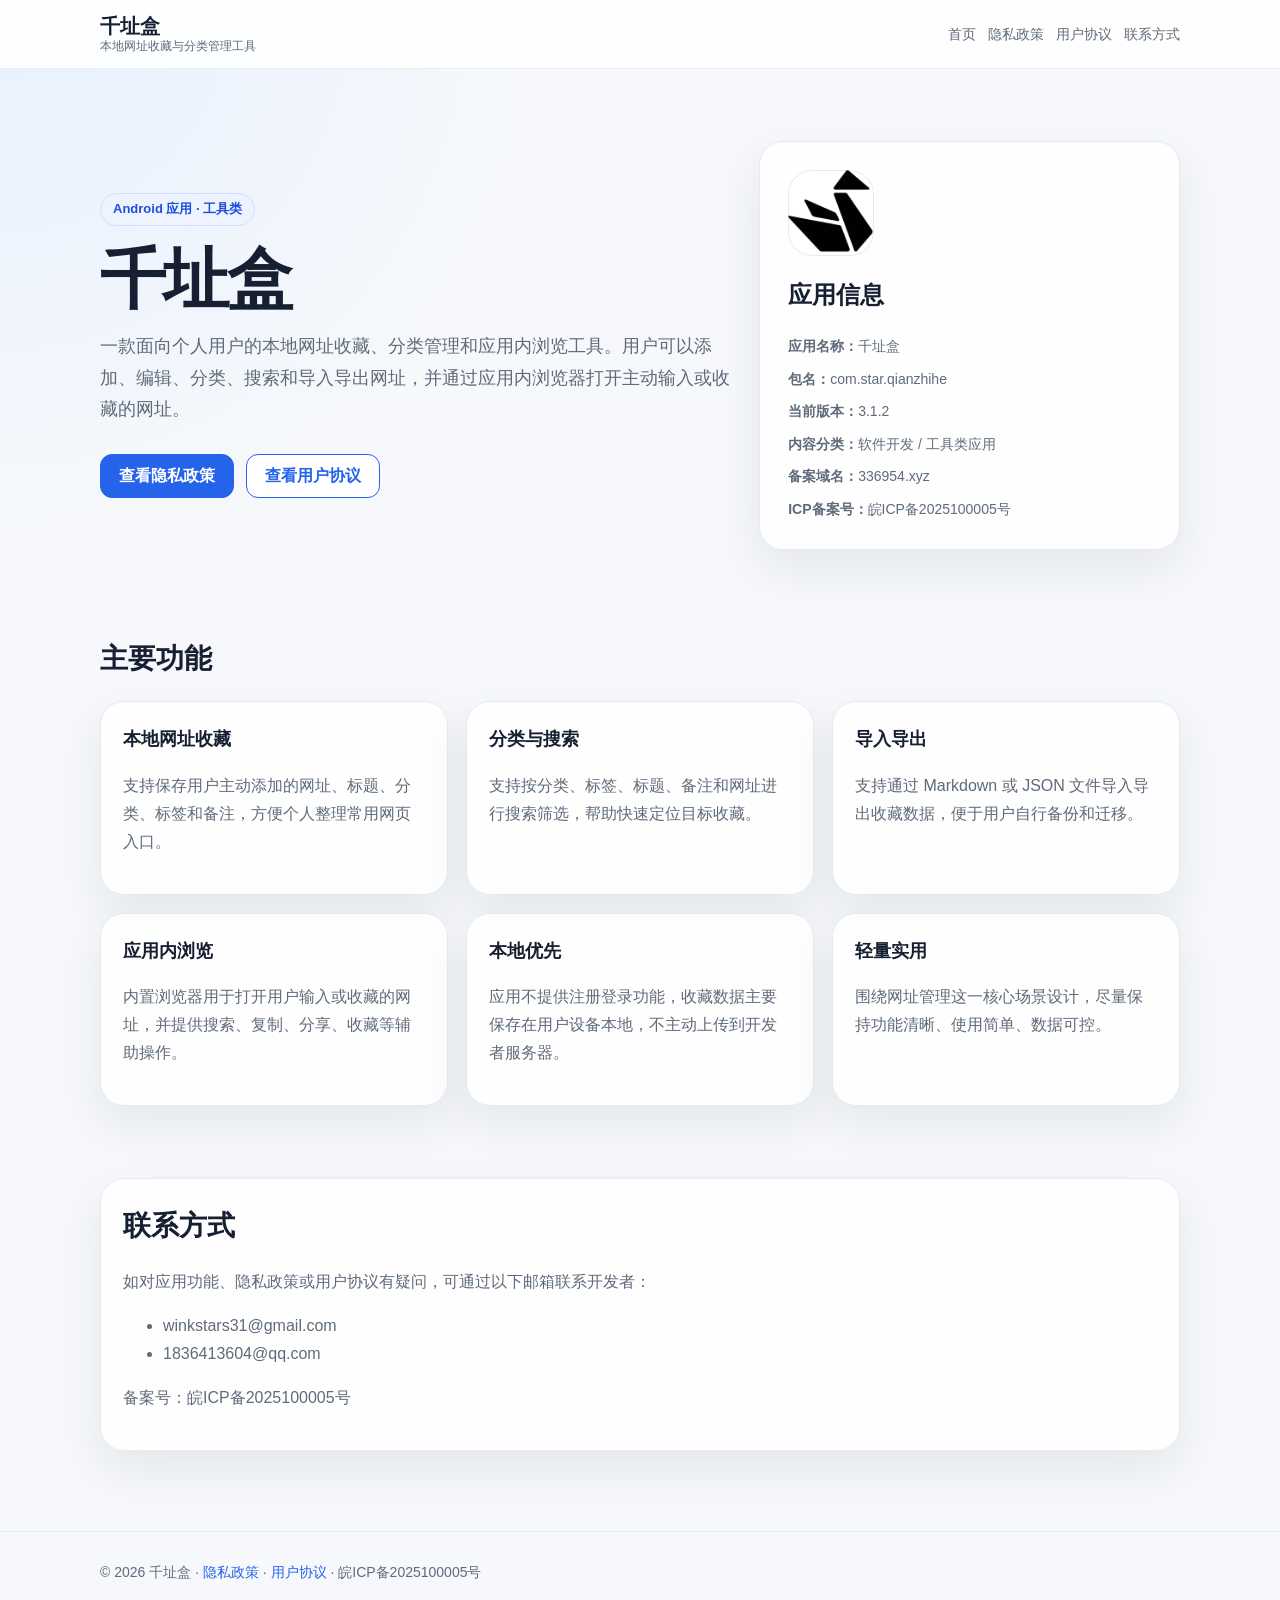
==== index.html @ 8fc1f72b "Initial qianzhihe static site" ====
<!doctype html>
<html lang="zh-CN">
<head>
  <meta charset="utf-8">
  <meta name="viewport" content="width=device-width, initial-scale=1">
  <title>千址盒 - 本地网址收藏与分类管理工具</title>
  <meta name="description" content="千址盒是一款本地网址收藏、分类管理和应用内浏览工具，支持网址收藏、分类、搜索、导入导出和应用内浏览。">
  <link rel="stylesheet" href="styles.css">
</head>
<body>
  <header class="nav">
    <div class="container nav-inner">
      <a class="brand" href="index.html">千址盒<span>本地网址收藏与分类管理工具</span></a>
      <nav class="nav-links" aria-label="主导航">
        <a href="index.html">首页</a>
        <a href="privacy.html">隐私政策</a>
        <a href="agreement.html">用户协议</a>
        <a href="#contact">联系方式</a>
      </nav>
    </div>
  </header>

  <main>
    <section class="hero">
      <div class="container hero-grid">
        <div>
          <span class="badge">Android 应用 · 工具类</span>
          <h1>千址盒</h1>
          <p class="lead">一款面向个人用户的本地网址收藏、分类管理和应用内浏览工具。用户可以添加、编辑、分类、搜索和导入导出网址，并通过应用内浏览器打开主动输入或收藏的网址。</p>
          <div class="actions">
            <a class="button" href="privacy.html">查看隐私政策</a>
            <a class="button secondary" href="agreement.html">查看用户协议</a>
          </div>
        </div>
        <aside class="preview-card" aria-label="应用信息">
          <img class="app-icon" src="app-icon.png" alt="千址盒图标">
          <h2>应用信息</h2>
          <ul class="meta-list">
            <li><strong>应用名称：</strong>千址盒</li>
            <li><strong>包名：</strong>com.star.qianzhihe</li>
            <li><strong>当前版本：</strong>3.1.2</li>
            <li><strong>内容分类：</strong>软件开发 / 工具类应用</li>
            <li><strong>备案域名：</strong>336954.xyz</li>
            <li><strong>ICP备案号：</strong>皖ICP备2025100005号</li>
          </ul>
        </aside>
      </div>
    </section>

    <section class="section">
      <div class="container">
        <h2>主要功能</h2>
        <div class="grid">
          <article class="card">
            <h3>本地网址收藏</h3>
            <p>支持保存用户主动添加的网址、标题、分类、标签和备注，方便个人整理常用网页入口。</p>
          </article>
          <article class="card">
            <h3>分类与搜索</h3>
            <p>支持按分类、标签、标题、备注和网址进行搜索筛选，帮助快速定位目标收藏。</p>
          </article>
          <article class="card">
            <h3>导入导出</h3>
            <p>支持通过 Markdown 或 JSON 文件导入导出收藏数据，便于用户自行备份和迁移。</p>
          </article>
          <article class="card">
            <h3>应用内浏览</h3>
            <p>内置浏览器用于打开用户输入或收藏的网址，并提供搜索、复制、分享、收藏等辅助操作。</p>
          </article>
          <article class="card">
            <h3>本地优先</h3>
            <p>应用不提供注册登录功能，收藏数据主要保存在用户设备本地，不主动上传到开发者服务器。</p>
          </article>
          <article class="card">
            <h3>轻量实用</h3>
            <p>围绕网址管理这一核心场景设计，尽量保持功能清晰、使用简单、数据可控。</p>
          </article>
        </div>
      </div>
    </section>

    <section class="section" id="contact">
      <div class="container">
        <div class="card">
          <h2>联系方式</h2>
          <p>如对应用功能、隐私政策或用户协议有疑问，可通过以下邮箱联系开发者：</p>
          <ul>
            <li>winkstars31@gmail.com</li>
            <li>1836413604@qq.com</li>
          </ul>
          <p>备案号：皖ICP备2025100005号</p>
        </div>
      </div>
    </section>
  </main>

  <footer class="footer">
    <div class="container">
      © 2026 千址盒 · <a href="privacy.html">隐私政策</a> · <a href="agreement.html">用户协议</a> · 皖ICP备2025100005号
    </div>
  </footer>
</body>
</html>
---- styles.css ----
* {
  box-sizing: border-box;
}

:root {
  color-scheme: light;
  --bg: #f6f8fb;
  --card: #ffffff;
  --text: #172033;
  --muted: #5f6b7a;
  --primary: #2563eb;
  --primary-dark: #1d4ed8;
  --border: #e5eaf2;
  --soft: #eef4ff;
}

body {
  margin: 0;
  font-family: -apple-system, BlinkMacSystemFont, "Segoe UI", "PingFang SC", "Microsoft YaHei", sans-serif;
  line-height: 1.75;
  color: var(--text);
  background: radial-gradient(circle at top left, #e8f1ff 0, transparent 34rem), var(--bg);
}

.container {
  width: min(1080px, calc(100% - 32px));
  margin: 0 auto;
}

.nav {
  position: sticky;
  top: 0;
  z-index: 10;
  border-bottom: 1px solid rgba(229, 234, 242, 0.85);
  background: rgba(255, 255, 255, 0.86);
  backdrop-filter: blur(12px);
}

.nav-inner {
  display: flex;
  align-items: center;
  justify-content: space-between;
  gap: 16px;
  min-height: 68px;
}

.brand {
  display: flex;
  flex-direction: column;
  line-height: 1.25;
  text-decoration: none;
  color: var(--text);
  font-weight: 800;
  font-size: 20px;
}

.brand span {
  color: var(--muted);
  font-weight: 500;
  font-size: 12px;
}

.nav-links {
  display: flex;
  flex-wrap: wrap;
  gap: 12px;
}

.nav-links a {
  color: var(--muted);
  text-decoration: none;
  font-size: 14px;
}

.nav-links a:hover {
  color: var(--primary);
}

.hero {
  padding: 72px 0 48px;
}

.hero-grid {
  display: grid;
  grid-template-columns: minmax(0, 1.2fr) minmax(280px, 0.8fr);
  gap: 28px;
  align-items: center;
}

.badge {
  display: inline-flex;
  align-items: center;
  border: 1px solid #cfe0ff;
  border-radius: 999px;
  padding: 4px 12px;
  color: var(--primary-dark);
  background: var(--soft);
  font-size: 13px;
  font-weight: 600;
}

h1 {
  margin: 18px 0 16px;
  font-size: clamp(36px, 7vw, 66px);
  line-height: 1.08;
  letter-spacing: -0.04em;
}

.lead {
  margin: 0;
  color: var(--muted);
  font-size: 18px;
}

.actions {
  display: flex;
  flex-wrap: wrap;
  gap: 12px;
  margin-top: 28px;
}

.button {
  display: inline-flex;
  align-items: center;
  justify-content: center;
  min-height: 44px;
  padding: 0 18px;
  border-radius: 12px;
  border: 1px solid var(--primary);
  color: #fff;
  background: var(--primary);
  text-decoration: none;
  font-weight: 700;
}

.button.secondary {
  color: var(--primary);
  background: #fff;
}

.preview-card,
.card {
  border: 1px solid var(--border);
  border-radius: 24px;
  background: rgba(255, 255, 255, 0.88);
  box-shadow: 0 18px 48px rgba(23, 32, 51, 0.08);
}

.preview-card {
  padding: 28px;
}

.app-icon {
  display: block;
  width: 86px;
  height: 86px;
  border-radius: 24px;
  background: #fff;
  box-shadow: inset 0 0 0 1px var(--border);
  object-fit: cover;
}

.preview-card h2 {
  margin: 18px 0 8px;
  font-size: 24px;
}

.meta-list {
  padding: 0;
  margin: 18px 0 0;
  list-style: none;
  color: var(--muted);
  font-size: 14px;
}

.meta-list li + li {
  margin-top: 8px;
}

.section {
  padding: 36px 0;
}

.section h2 {
  margin: 0 0 18px;
  font-size: 28px;
}

.grid {
  display: grid;
  grid-template-columns: repeat(3, minmax(0, 1fr));
  gap: 18px;
}

.card {
  padding: 22px;
}

.card h3 {
  margin: 0 0 8px;
  font-size: 18px;
}

.card p,
.card li {
  color: var(--muted);
}

.legal-page {
  padding: 44px 0 64px;
}

.legal-card {
  padding: 32px;
}

.legal-card h1 {
  margin-top: 0;
  font-size: clamp(30px, 5vw, 46px);
}

.legal-card h2 {
  margin-top: 30px;
  font-size: 21px;
}

.footer {
  margin-top: 44px;
  padding: 28px 0;
  border-top: 1px solid var(--border);
  color: var(--muted);
  font-size: 14px;
}

.footer a {
  color: var(--primary);
  text-decoration: none;
}

@media (max-width: 760px) {
  .nav-inner,
  .hero-grid {
    grid-template-columns: 1fr;
  }

  .nav-inner {
    align-items: flex-start;
    flex-direction: column;
    padding: 14px 0;
  }

  .hero {
    padding-top: 48px;
  }

  .grid {
    grid-template-columns: 1fr;
  }

  .legal-card {
    padding: 22px;
  }
}
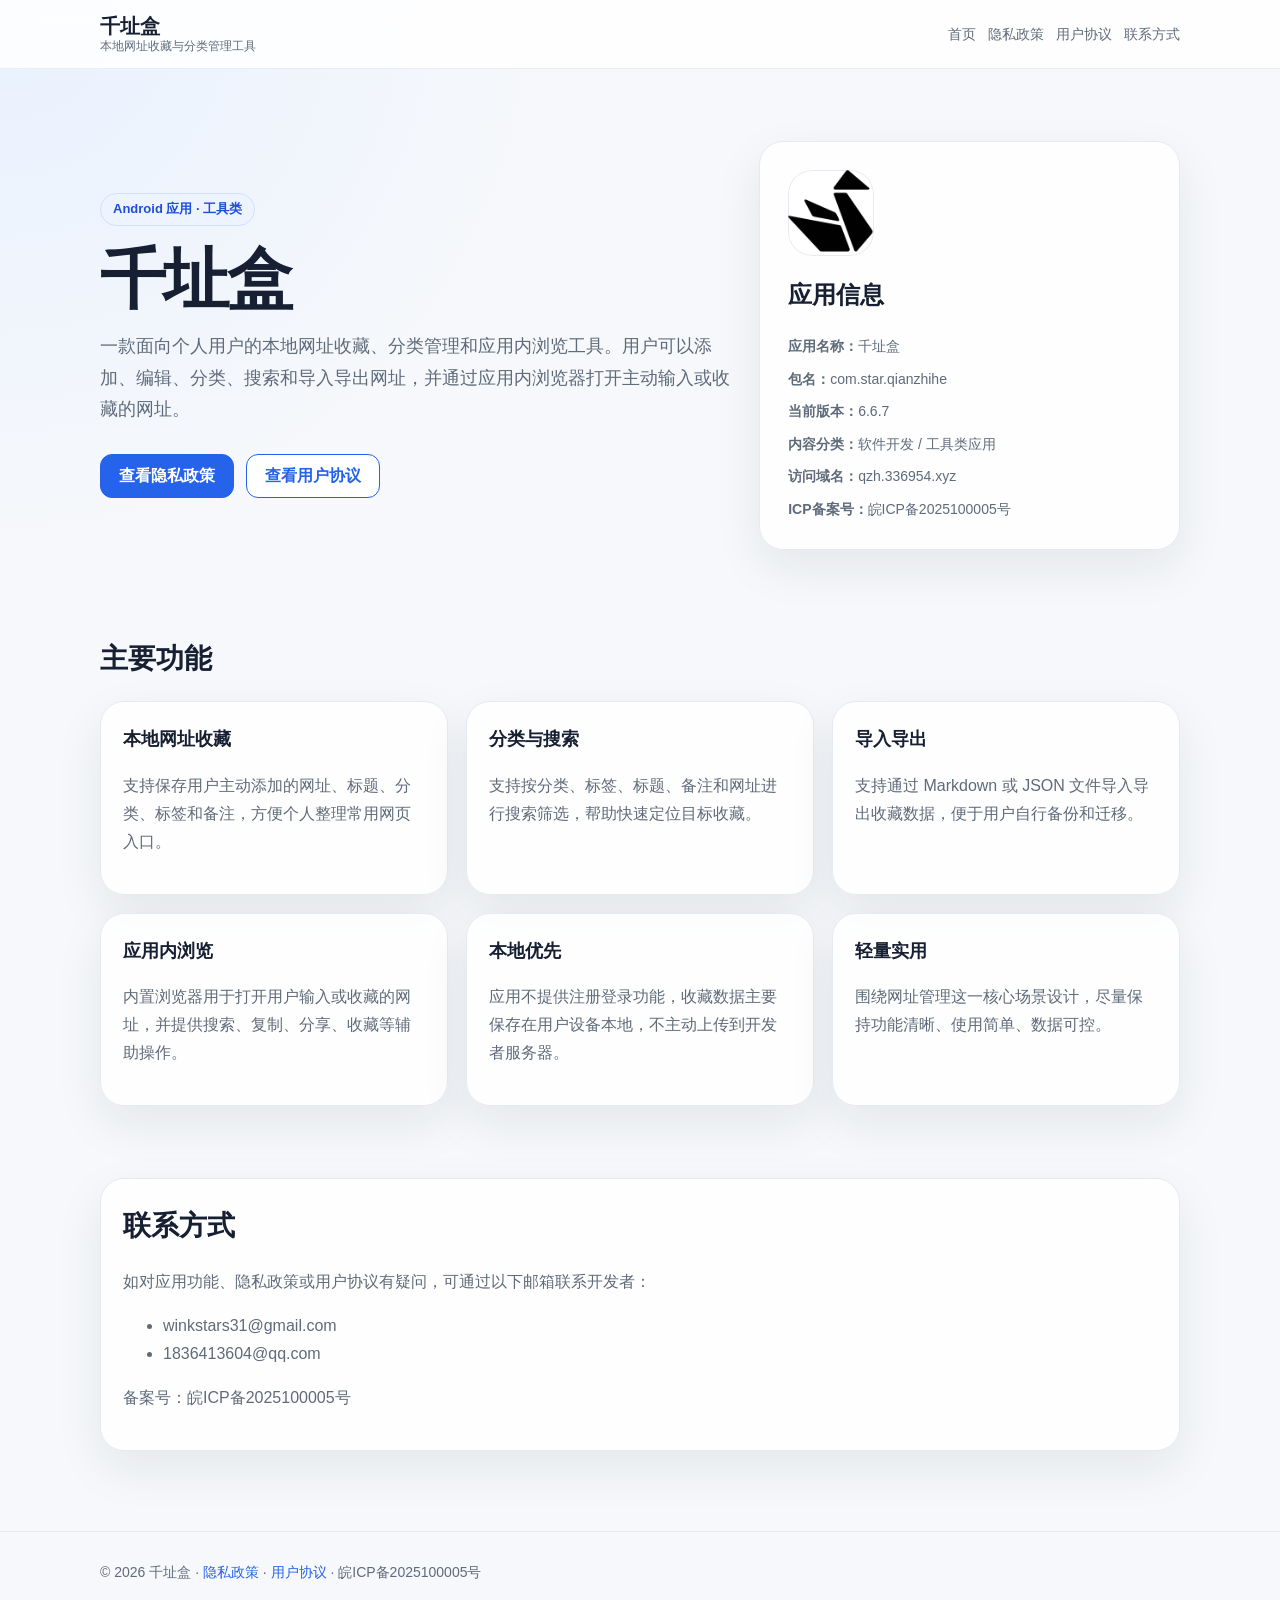
==== commit e0d371e2: "Publish Qianzhihe 6.6.7 update" ====
--- a/index.html
+++ b/index.html
@@ -38,9 +38,9 @@
           <ul class="meta-list">
             <li><strong>应用名称：</strong>千址盒</li>
             <li><strong>包名：</strong>com.star.qianzhihe</li>
-            <li><strong>当前版本：</strong>3.1.2</li>
+            <li><strong>当前版本：</strong>6.6.7</li>
             <li><strong>内容分类：</strong>软件开发 / 工具类应用</li>
-            <li><strong>备案域名：</strong>336954.xyz</li>
+            <li><strong>访问域名：</strong>qzh.336954.xyz</li>
             <li><strong>ICP备案号：</strong>皖ICP备2025100005号</li>
           </ul>
         </aside>
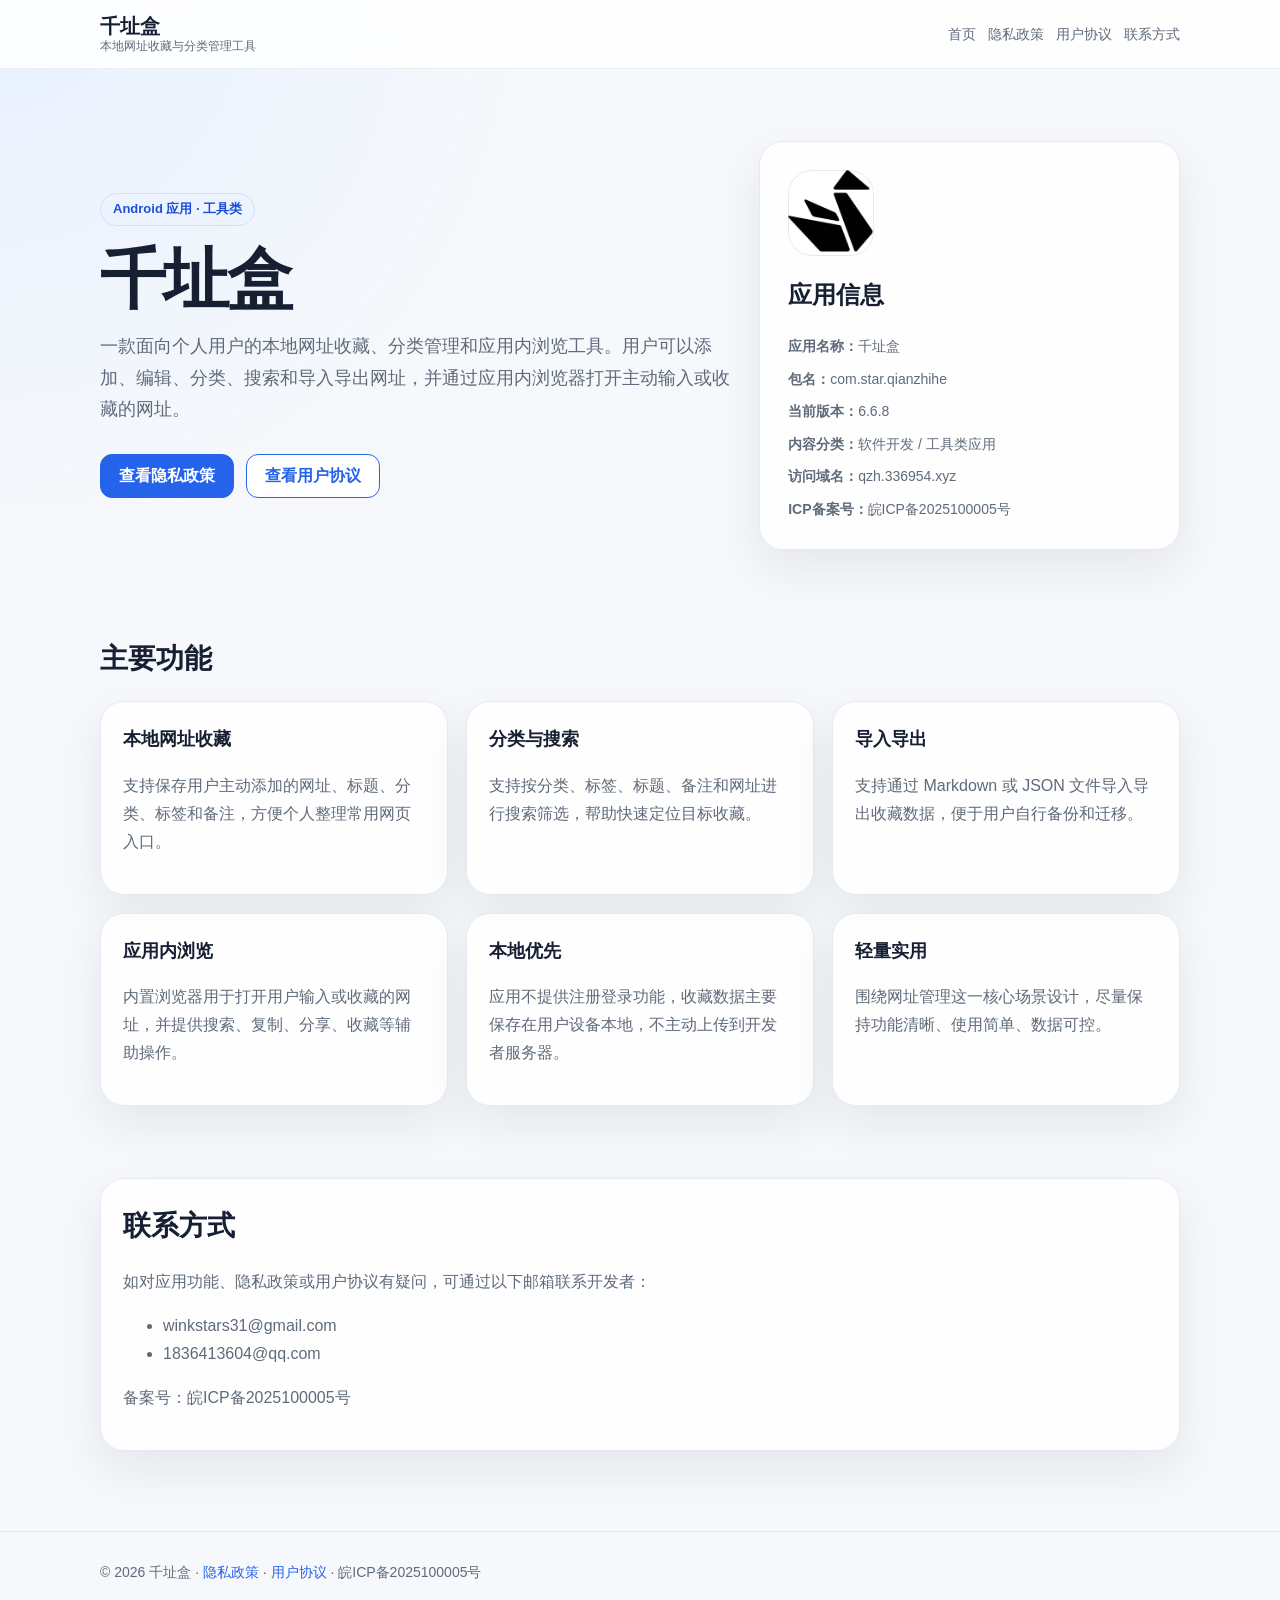
==== commit d7a87d3c: "Publish Qianzhihe 6.6.8 release" ====
--- a/index.html
+++ b/index.html
@@ -38,7 +38,7 @@
           <ul class="meta-list">
             <li><strong>应用名称：</strong>千址盒</li>
             <li><strong>包名：</strong>com.star.qianzhihe</li>
-            <li><strong>当前版本：</strong>6.6.7</li>
+            <li><strong>当前版本：</strong>6.6.8</li>
             <li><strong>内容分类：</strong>软件开发 / 工具类应用</li>
             <li><strong>访问域名：</strong>qzh.336954.xyz</li>
             <li><strong>ICP备案号：</strong>皖ICP备2025100005号</li>
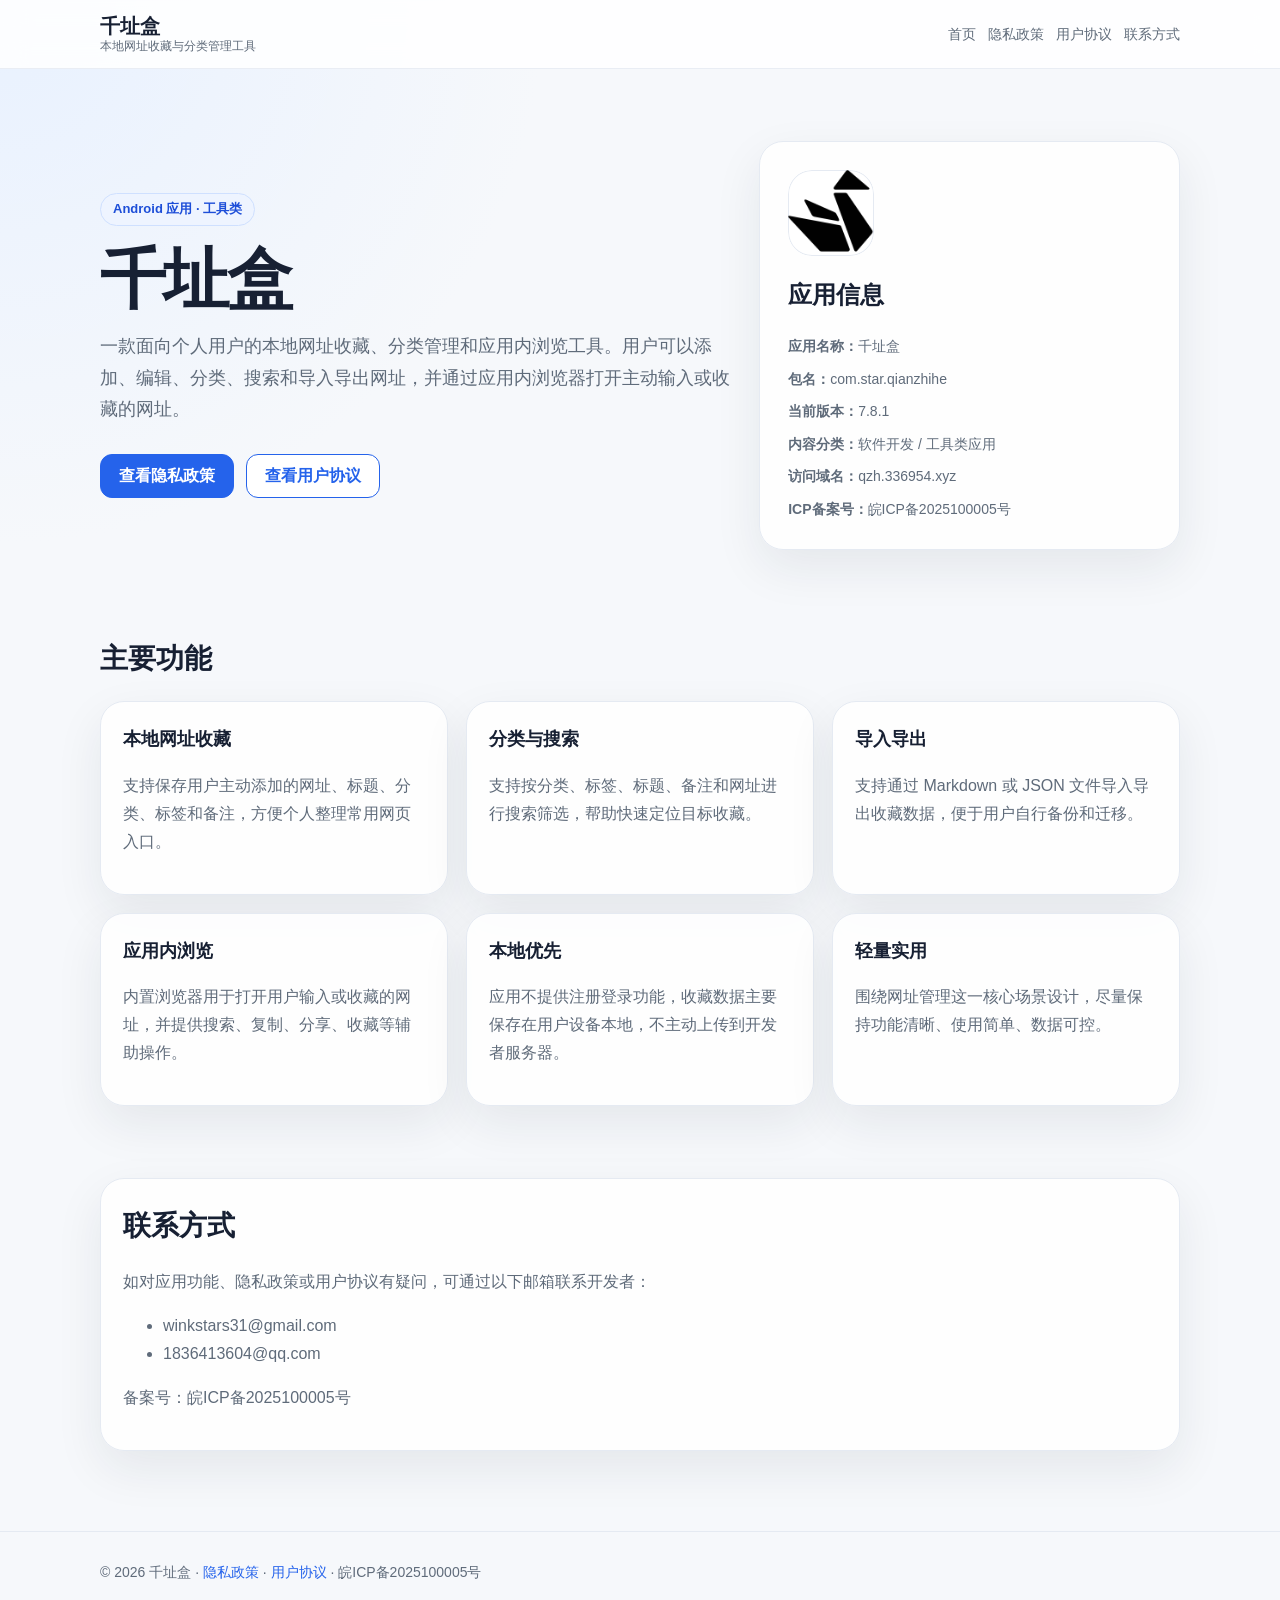
==== commit 14aac759: "Publish v7.8.1 APK" ====
--- a/index.html
+++ b/index.html
@@ -38,7 +38,7 @@
           <ul class="meta-list">
             <li><strong>应用名称：</strong>千址盒</li>
             <li><strong>包名：</strong>com.star.qianzhihe</li>
-            <li><strong>当前版本：</strong>6.6.8</li>
+            <li><strong>当前版本：</strong>7.8.1</li>
             <li><strong>内容分类：</strong>软件开发 / 工具类应用</li>
             <li><strong>访问域名：</strong>qzh.336954.xyz</li>
             <li><strong>ICP备案号：</strong>皖ICP备2025100005号</li>
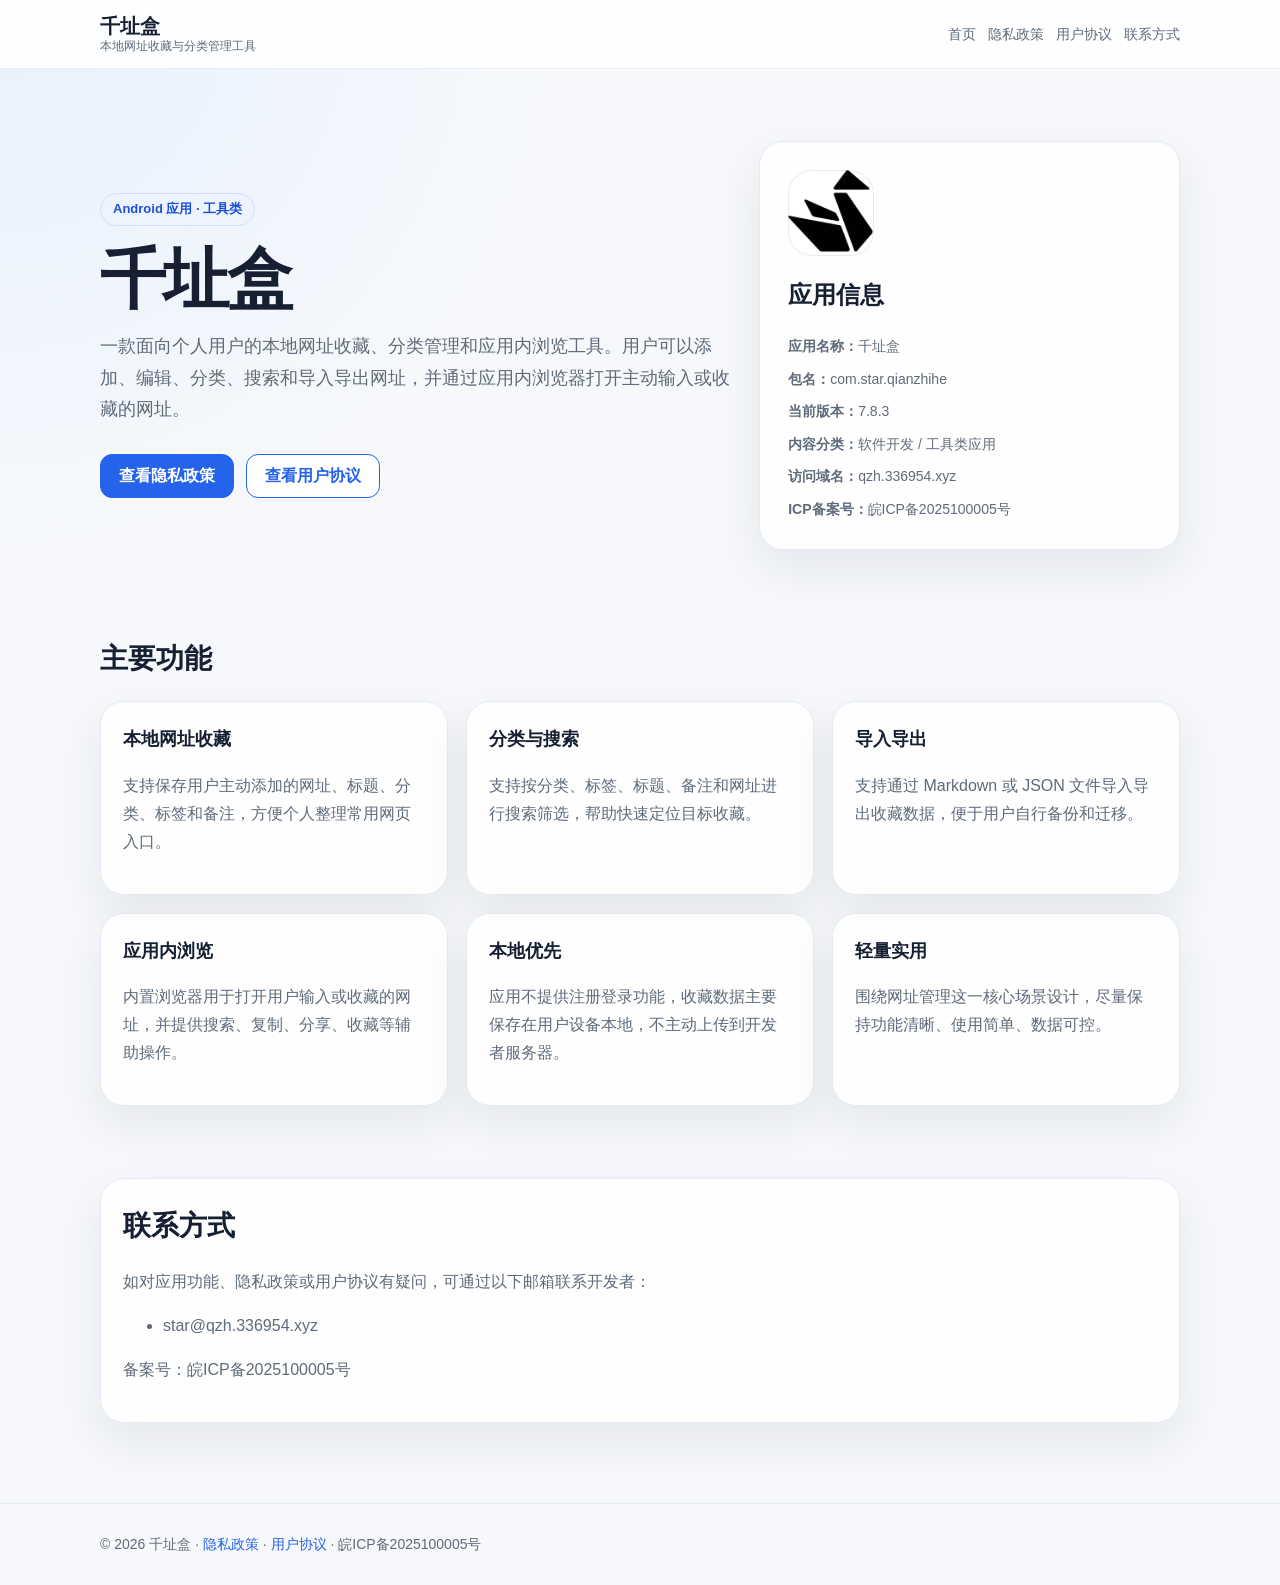
==== commit 92afe3f0: "Update site version to 7.8.3" ====
--- a/index.html
+++ b/index.html
@@ -1,103 +1,102 @@
-<!doctype html>
-<html lang="zh-CN">
-<head>
-  <meta charset="utf-8">
-  <meta name="viewport" content="width=device-width, initial-scale=1">
-  <title>千址盒 - 本地网址收藏与分类管理工具</title>
-  <meta name="description" content="千址盒是一款本地网址收藏、分类管理和应用内浏览工具，支持网址收藏、分类、搜索、导入导出和应用内浏览。">
-  <link rel="stylesheet" href="styles.css">
-</head>
-<body>
-  <header class="nav">
-    <div class="container nav-inner">
-      <a class="brand" href="index.html">千址盒<span>本地网址收藏与分类管理工具</span></a>
-      <nav class="nav-links" aria-label="主导航">
-        <a href="index.html">首页</a>
-        <a href="privacy.html">隐私政策</a>
-        <a href="agreement.html">用户协议</a>
-        <a href="#contact">联系方式</a>
-      </nav>
-    </div>
-  </header>
-
-  <main>
-    <section class="hero">
-      <div class="container hero-grid">
-        <div>
-          <span class="badge">Android 应用 · 工具类</span>
-          <h1>千址盒</h1>
-          <p class="lead">一款面向个人用户的本地网址收藏、分类管理和应用内浏览工具。用户可以添加、编辑、分类、搜索和导入导出网址，并通过应用内浏览器打开主动输入或收藏的网址。</p>
-          <div class="actions">
-            <a class="button" href="privacy.html">查看隐私政策</a>
-            <a class="button secondary" href="agreement.html">查看用户协议</a>
-          </div>
-        </div>
-        <aside class="preview-card" aria-label="应用信息">
-          <img class="app-icon" src="app-icon.png" alt="千址盒图标">
-          <h2>应用信息</h2>
-          <ul class="meta-list">
-            <li><strong>应用名称：</strong>千址盒</li>
-            <li><strong>包名：</strong>com.star.qianzhihe</li>
-            <li><strong>当前版本：</strong>7.8.1</li>
-            <li><strong>内容分类：</strong>软件开发 / 工具类应用</li>
-            <li><strong>访问域名：</strong>qzh.336954.xyz</li>
-            <li><strong>ICP备案号：</strong>皖ICP备2025100005号</li>
-          </ul>
-        </aside>
-      </div>
-    </section>
-
-    <section class="section">
-      <div class="container">
-        <h2>主要功能</h2>
-        <div class="grid">
-          <article class="card">
-            <h3>本地网址收藏</h3>
-            <p>支持保存用户主动添加的网址、标题、分类、标签和备注，方便个人整理常用网页入口。</p>
-          </article>
-          <article class="card">
-            <h3>分类与搜索</h3>
-            <p>支持按分类、标签、标题、备注和网址进行搜索筛选，帮助快速定位目标收藏。</p>
-          </article>
-          <article class="card">
-            <h3>导入导出</h3>
-            <p>支持通过 Markdown 或 JSON 文件导入导出收藏数据，便于用户自行备份和迁移。</p>
-          </article>
-          <article class="card">
-            <h3>应用内浏览</h3>
-            <p>内置浏览器用于打开用户输入或收藏的网址，并提供搜索、复制、分享、收藏等辅助操作。</p>
-          </article>
-          <article class="card">
-            <h3>本地优先</h3>
-            <p>应用不提供注册登录功能，收藏数据主要保存在用户设备本地，不主动上传到开发者服务器。</p>
-          </article>
-          <article class="card">
-            <h3>轻量实用</h3>
-            <p>围绕网址管理这一核心场景设计，尽量保持功能清晰、使用简单、数据可控。</p>
-          </article>
-        </div>
-      </div>
-    </section>
-
-    <section class="section" id="contact">
-      <div class="container">
-        <div class="card">
-          <h2>联系方式</h2>
-          <p>如对应用功能、隐私政策或用户协议有疑问，可通过以下邮箱联系开发者：</p>
-          <ul>
-            <li>winkstars31@gmail.com</li>
-            <li>1836413604@qq.com</li>
-          </ul>
-          <p>备案号：皖ICP备2025100005号</p>
-        </div>
-      </div>
-    </section>
-  </main>
-
-  <footer class="footer">
-    <div class="container">
-      © 2026 千址盒 · <a href="privacy.html">隐私政策</a> · <a href="agreement.html">用户协议</a> · 皖ICP备2025100005号
-    </div>
-  </footer>
-</body>
-</html>
+<!doctype html>
+<html lang="zh-CN">
+<head>
+  <meta charset="utf-8">
+  <meta name="viewport" content="width=device-width, initial-scale=1">
+  <title>千址盒 - 本地网址收藏与分类管理工具</title>
+  <meta name="description" content="千址盒是一款本地网址收藏、分类管理和应用内浏览工具，支持网址收藏、分类、搜索、导入导出和应用内浏览。">
+  <link rel="stylesheet" href="styles.css">
+</head>
+<body>
+  <header class="nav">
+    <div class="container nav-inner">
+      <a class="brand" href="index.html">千址盒<span>本地网址收藏与分类管理工具</span></a>
+      <nav class="nav-links" aria-label="主导航">
+        <a href="index.html">首页</a>
+        <a href="privacy.html">隐私政策</a>
+        <a href="agreement.html">用户协议</a>
+        <a href="#contact">联系方式</a>
+      </nav>
+    </div>
+  </header>
+
+  <main>
+    <section class="hero">
+      <div class="container hero-grid">
+        <div>
+          <span class="badge">Android 应用 · 工具类</span>
+          <h1>千址盒</h1>
+          <p class="lead">一款面向个人用户的本地网址收藏、分类管理和应用内浏览工具。用户可以添加、编辑、分类、搜索和导入导出网址，并通过应用内浏览器打开主动输入或收藏的网址。</p>
+          <div class="actions">
+            <a class="button" href="privacy.html">查看隐私政策</a>
+            <a class="button secondary" href="agreement.html">查看用户协议</a>
+          </div>
+        </div>
+        <aside class="preview-card" aria-label="应用信息">
+          <img class="app-icon" src="app-icon.png" alt="千址盒图标">
+          <h2>应用信息</h2>
+          <ul class="meta-list">
+            <li><strong>应用名称：</strong>千址盒</li>
+            <li><strong>包名：</strong>com.star.qianzhihe</li>
+            <li><strong>当前版本：</strong>7.8.3</li>
+            <li><strong>内容分类：</strong>软件开发 / 工具类应用</li>
+            <li><strong>访问域名：</strong>qzh.336954.xyz</li>
+            <li><strong>ICP备案号：</strong>皖ICP备2025100005号</li>
+          </ul>
+        </aside>
+      </div>
+    </section>
+
+    <section class="section">
+      <div class="container">
+        <h2>主要功能</h2>
+        <div class="grid">
+          <article class="card">
+            <h3>本地网址收藏</h3>
+            <p>支持保存用户主动添加的网址、标题、分类、标签和备注，方便个人整理常用网页入口。</p>
+          </article>
+          <article class="card">
+            <h3>分类与搜索</h3>
+            <p>支持按分类、标签、标题、备注和网址进行搜索筛选，帮助快速定位目标收藏。</p>
+          </article>
+          <article class="card">
+            <h3>导入导出</h3>
+            <p>支持通过 Markdown 或 JSON 文件导入导出收藏数据，便于用户自行备份和迁移。</p>
+          </article>
+          <article class="card">
+            <h3>应用内浏览</h3>
+            <p>内置浏览器用于打开用户输入或收藏的网址，并提供搜索、复制、分享、收藏等辅助操作。</p>
+          </article>
+          <article class="card">
+            <h3>本地优先</h3>
+            <p>应用不提供注册登录功能，收藏数据主要保存在用户设备本地，不主动上传到开发者服务器。</p>
+          </article>
+          <article class="card">
+            <h3>轻量实用</h3>
+            <p>围绕网址管理这一核心场景设计，尽量保持功能清晰、使用简单、数据可控。</p>
+          </article>
+        </div>
+      </div>
+    </section>
+
+    <section class="section" id="contact">
+      <div class="container">
+        <div class="card">
+          <h2>联系方式</h2>
+          <p>如对应用功能、隐私政策或用户协议有疑问，可通过以下邮箱联系开发者：</p>
+          <ul>
+            <li>star@qzh.336954.xyz</li>
+          </ul>
+          <p>备案号：皖ICP备2025100005号</p>
+        </div>
+      </div>
+    </section>
+  </main>
+
+  <footer class="footer">
+    <div class="container">
+      © 2026 千址盒 · <a href="privacy.html">隐私政策</a> · <a href="agreement.html">用户协议</a> · 皖ICP备2025100005号
+    </div>
+  </footer>
+</body>
+</html>
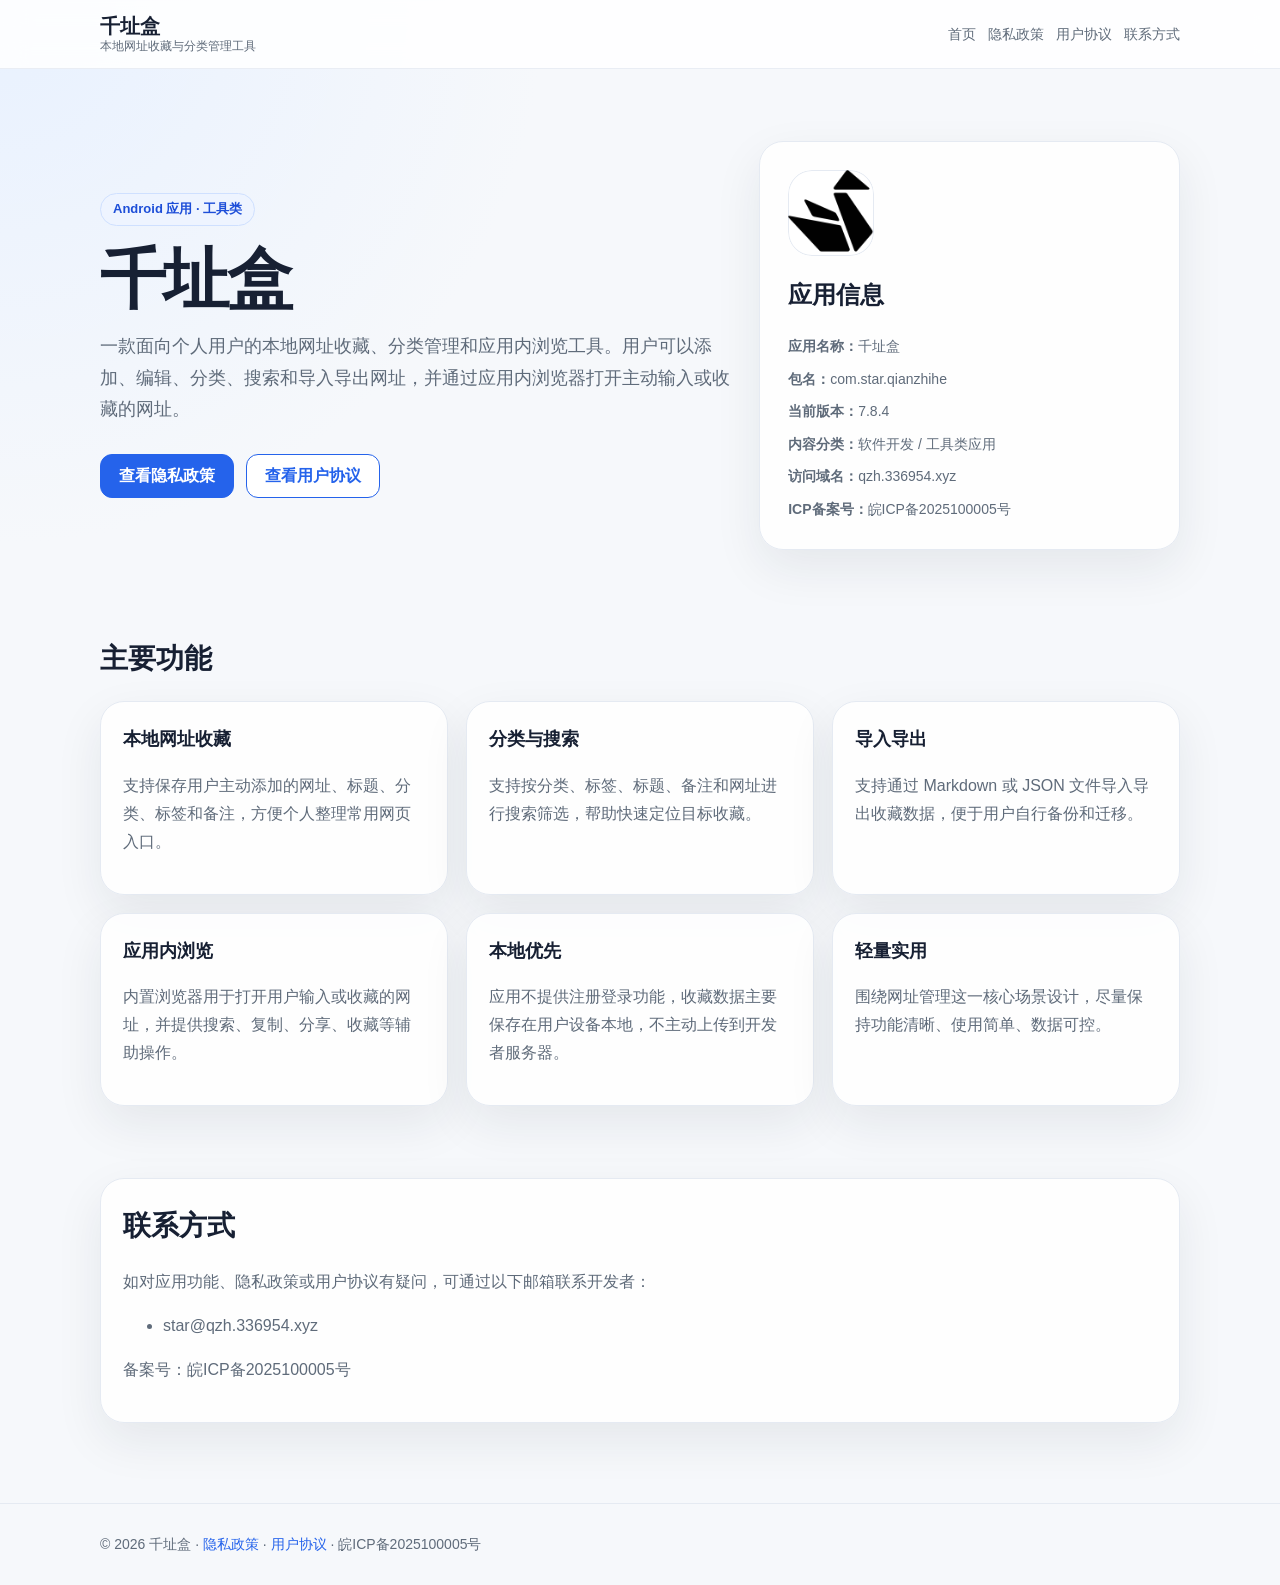
==== commit dfe99bfb: "Publish v7.8.4 APK" ====
--- a/index.html
+++ b/index.html
@@ -38,7 +38,7 @@
           <ul class="meta-list">
             <li><strong>应用名称：</strong>千址盒</li>
             <li><strong>包名：</strong>com.star.qianzhihe</li>
-            <li><strong>当前版本：</strong>7.8.3</li>
+            <li><strong>当前版本：</strong>7.8.4</li>
             <li><strong>内容分类：</strong>软件开发 / 工具类应用</li>
             <li><strong>访问域名：</strong>qzh.336954.xyz</li>
             <li><strong>ICP备案号：</strong>皖ICP备2025100005号</li>
